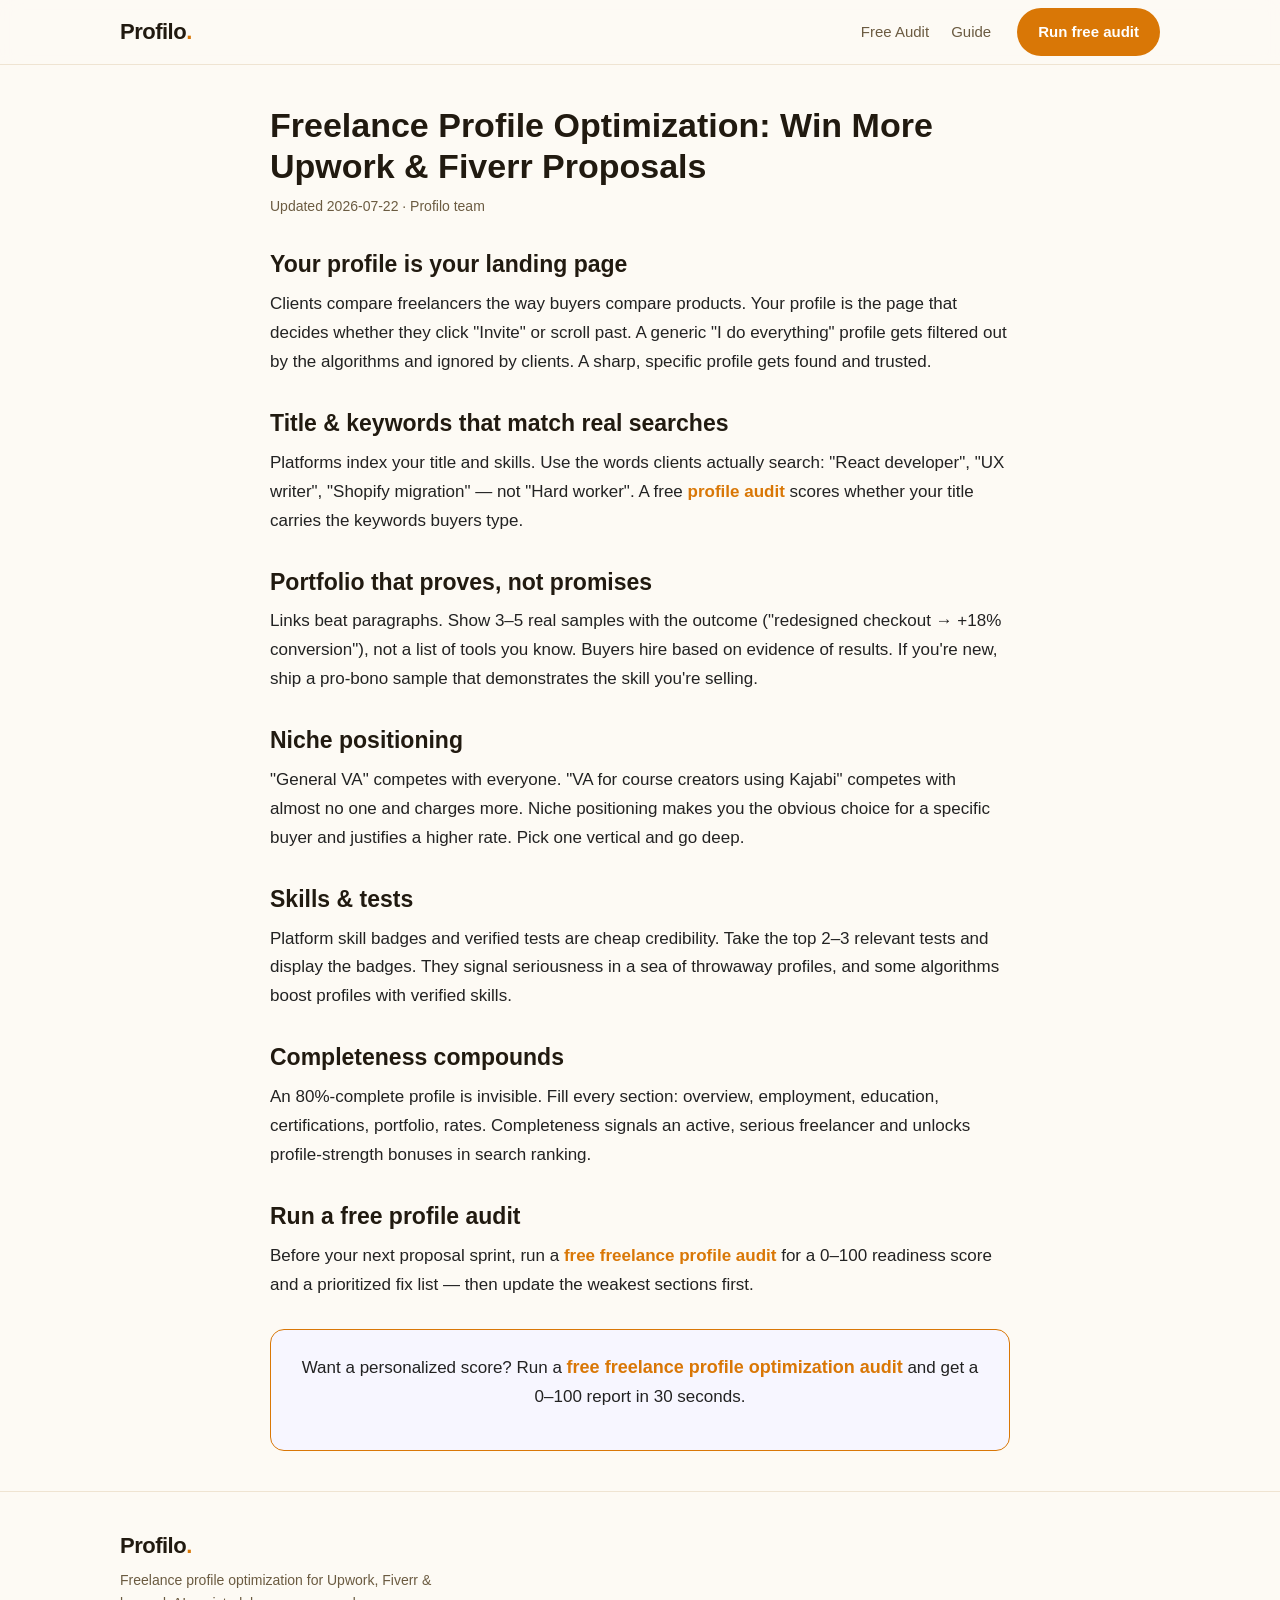
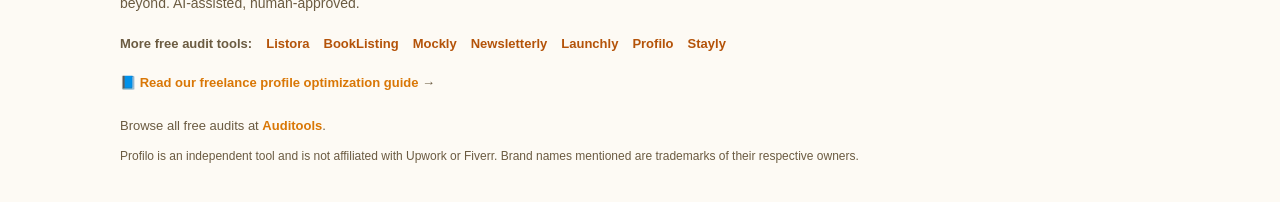
==== blog/index.html @ a7cba6b3 "SEO content round 1: add per-site blog article + footer link + sitemap" ====
<!DOCTYPE html>
<html lang="en">
<head>
  <meta charset="UTF-8" />
  <meta name="viewport" content="width=device-width, initial-scale=1.0" />
  <title>Freelance Profile Optimization: Win More Upwork & Fiverr Proposals</title>
  <meta name="description" content="How to optimize a freelance profile that wins proposals — title keywords, portfolio proof, niche positioning, skills, and completeness that lift your invite rate." />
  <link rel="canonical" href="https://Viyozc.github.io/profilo-ai/blog/" />
  <meta property="og:type" content="article" />
  <meta property="og:title" content="Freelance Profile Optimization: Win More Upwork & Fiverr Proposals" />
  <meta property="og:description" content="How to optimize a freelance profile that wins proposals — title keywords, portfolio proof, niche positioning, skills, and completeness that lift your invite rate." />
  <meta property="og:url" content="https://Viyozc.github.io/profilo-ai/blog/" />
  <meta property="og:image" content="https://Viyozc.github.io/profilo-ai/assets/og-image.png" />
  <meta name="twitter:card" content="summary_large_image" />
  <meta name="twitter:title" content="Freelance Profile Optimization: Win More Upwork & Fiverr Proposals" />
  <meta name="twitter:description" content="How to optimize a freelance profile that wins proposals — title keywords, portfolio proof, niche positioning, skills, and completeness that lift your invite rate." />
  <meta name="twitter:image" content="https://Viyozc.github.io/profilo-ai/assets/og-image.png" />
  <link rel="stylesheet" href="../assets/style.css" />
  <script type="application/ld+json">
  {"@context": "https://schema.org", "@type": "Article", "headline": "Freelance Profile Optimization: Win More Upwork & Fiverr Proposals", "description": "How to optimize a freelance profile that wins proposals \u2014 title keywords, portfolio proof, niche positioning, skills, and completeness that lift your invite rate.", "author": {"@type": "Organization", "name": "Profilo"}, "publisher": {"@type": "Organization", "name": "Profilo"}, "mainEntityOfPage": "https://Viyozc.github.io/profilo-ai/blog/", "datePublished": "2026-07-22"}
  </script>
  <style>
    .article {max-width:780px;margin:40px auto;padding:0 20px;}
    .article h1 {font-size:34px;line-height:1.2;margin:0 0 8px;}
    .article .meta {color:var(--muted);font-size:14px;margin-bottom:26px;}
    .article h2 {font-size:23px;margin:32px 0 10px;line-height:1.3;}
    .article p {font-size:17px;line-height:1.7;color:#222;margin:0 0 16px;}
    .article ul {margin:0 0 16px;padding-left:22px;}
    .article li {font-size:16px;line-height:1.6;margin-bottom:8px;}
    .article a {color:var(--brand);font-weight:600;}
    .article .cta-box {background:#f7f6ff;border:1px solid var(--brand);border-radius:14px;padding:22px;margin:30px 0;text-align:center;}
    .article .cta-box a {font-size:18px;}
  </style>
</head>
<body>
  <header class="nav">
    <div class="container nav-inner">
      <a class="brand" href="../">Profilo<span class="brand-dot">.</span></a>
      <nav class="nav-links">
        <a href="../#audit">Free Audit</a>
        <a href="./">Guide</a>
      </nav>
      <a class="btn btn-primary nav-cta" href="../#audit">Run free audit</a>
    </div>
  </header>
  <article class="container article">
    <h1>Freelance Profile Optimization: Win More Upwork & Fiverr Proposals</h1>
    <p class="meta">Updated 2026-07-22 · Profilo team</p>
    
<h2>Your profile is your landing page</h2>
<p>Clients compare freelancers the way buyers compare products. Your profile is the page that decides whether they click "Invite" or scroll past. A generic "I do everything" profile gets filtered out by the algorithms and ignored by clients. A sharp, specific profile gets found and trusted.</p>

<h2>Title &amp; keywords that match real searches</h2>
<p>Platforms index your title and skills. Use the words clients actually search: "React developer", "UX writer", "Shopify migration" — not "Hard worker". A free <a href="../#audit">profile audit</a> scores whether your title carries the keywords buyers type.</p>

<h2>Portfolio that proves, not promises</h2>
<p>Links beat paragraphs. Show 3–5 real samples with the outcome ("redesigned checkout → +18% conversion"), not a list of tools you know. Buyers hire based on evidence of results. If you're new, ship a pro-bono sample that demonstrates the skill you're selling.</p>

<h2>Niche positioning</h2>
<p>"General VA" competes with everyone. "VA for course creators using Kajabi" competes with almost no one and charges more. Niche positioning makes you the obvious choice for a specific buyer and justifies a higher rate. Pick one vertical and go deep.</p>

<h2>Skills &amp; tests</h2>
<p>Platform skill badges and verified tests are cheap credibility. Take the top 2–3 relevant tests and display the badges. They signal seriousness in a sea of throwaway profiles, and some algorithms boost profiles with verified skills.</p>

<h2>Completeness compounds</h2>
<p>An 80%-complete profile is invisible. Fill every section: overview, employment, education, certifications, portfolio, rates. Completeness signals an active, serious freelancer and unlocks profile-strength bonuses in search ranking.</p>

<h2>Run a free profile audit</h2>
<p>Before your next proposal sprint, run a <a href="../#audit">free freelance profile audit</a> for a 0–100 readiness score and a prioritized fix list — then update the weakest sections first.</p>

    <div class="cta-box">
      <p>Want a personalized score? Run a <a href="../#audit">free freelance profile optimization audit</a> and get a 0–100 report in 30 seconds.</p>
    </div>
  </article>
  <footer class="footer">
    <div class="container footer-inner">
      <div>
        <a class="brand" href="../">Profilo<span class="brand-dot">.</span></a>
        <p class="footer-sub">Freelance profile optimization for Upwork, Fiverr & beyond. AI-assisted, human-approved.</p>
      </div>
      <div style="display:flex;flex-wrap:wrap;gap:14px;align-items:center;font-size:13px;margin-top:10px;"><span style="color:var(--muted);font-weight:600;">More free audit tools:</span><a href="https://Viyozc.github.io/listora/" style="color:var(--brand-dk);font-weight:600;">Listora</a><a href="https://Viyozc.github.io/booklisting-ai/" style="color:var(--brand-dk);font-weight:600;">BookListing</a><a href="https://Viyozc.github.io/mockly-ai/" style="color:var(--brand-dk);font-weight:600;">Mockly</a><a href="https://Viyozc.github.io/newsletterly-ai/" style="color:var(--brand-dk);font-weight:600;">Newsletterly</a><a href="https://Viyozc.github.io/launchly-ai/" style="color:var(--brand-dk);font-weight:600;">Launchly</a><a href="https://Viyozc.github.io/profilo-ai/" style="color:var(--brand-dk);font-weight:600;">Profilo</a><a href="https://Viyozc.github.io/stayly-ai/" style="color:var(--brand-dk);font-weight:600;">Stayly</a></div>
      <p style="color:var(--muted);font-size:13px;margin-top:8px;">📘 <a href="./" style="color:var(--brand);font-weight:600;">Read our freelance profile optimization guide</a> →</p>
      <p style="color:var(--muted);font-size:13px;margin-top:12px;">Browse all free audits at <a href="https://Viyozc.github.io/auditools/" style="color:var(--brand);font-weight:600;">Auditools</a>.</p>
      <p class="footer-fine">Profilo is an independent tool and is not affiliated with Upwork or Fiverr. Brand names mentioned are trademarks of their respective owners.</p>
    </div>
  </footer>
</body>
</html>
---- assets/style.css ----
:root {
  --bg: #fdfaf4;
  --ink: #211a10;
  --muted: #6b5b41;
  --line: #efe4d2;
  --brand: #d97706;
  --brand-dk: #b45309;
  --brand-soft: #fef3c7;
  --good: #2f9e6b;
  --warn: #e0a106;
  --bad: #d9534f;
  --card: #ffffff;
  --shadow: 0 10px 30px rgba(217, 119, 6, 0.10);
  --radius: 16px;
  --maxw: 1080px;
}

* { box-sizing: border-box; margin: 0; padding: 0; }
html { scroll-behavior: smooth; }
body {
  font-family: -apple-system, BlinkMacSystemFont, "Segoe UI", Roboto, "Helvetica Neue", Arial, sans-serif;
  background: var(--bg);
  color: var(--ink);
  line-height: 1.6;
  -webkit-font-smoothing: antialiased;
}
.container { width: 100%; max-width: var(--maxw); margin: 0 auto; padding: 0 20px; }
a { color: inherit; text-decoration: none; }
em { font-style: normal; }

/* Buttons */
.btn {
  display: inline-block;
  font-weight: 600;
  border-radius: 999px;
  padding: 11px 20px;
  cursor: pointer;
  border: 1px solid transparent;
  font-size: 15px;
  transition: transform .08s ease, background .2s ease, box-shadow .2s ease;
}
.btn:active { transform: translateY(1px); }
.btn-primary { background: var(--brand); color: #fff; }
.btn-primary:hover { background: var(--brand-dk); box-shadow: 0 6px 18px rgba(217,119,6,.35); }
.btn-lg { padding: 14px 26px; font-size: 16px; }
.btn-block { width: 100%; text-align: center; }

/* Nav */
.nav {
  position: sticky; top: 0; z-index: 50;
  background: rgba(253,250,244,.85);
  backdrop-filter: blur(10px);
  border-bottom: 1px solid var(--line);
}
.nav-inner { display: flex; align-items: center; gap: 18px; height: 64px; }
.brand { font-weight: 800; font-size: 22px; letter-spacing: -.5px; }
.brand-dot { color: var(--brand); }
.nav-links { display: flex; gap: 22px; margin-left: auto; font-size: 15px; color: var(--muted); }
.nav-links a:hover { color: var(--ink); }
.nav-cta { margin-left: 8px; }

/* Hero */
.hero { padding: 64px 0 48px; }
.hero-inner { display: grid; grid-template-columns: 1.1fr .9fr; gap: 40px; align-items: center; }
.badge {
  display: inline-block; background: var(--brand-soft); color: var(--brand-dk);
  font-size: 13px; font-weight: 600; padding: 6px 12px; border-radius: 999px; margin-bottom: 16px;
}
.hero h1 { font-size: 46px; line-height: 1.08; letter-spacing: -1px; font-weight: 800; }
.hl { color: var(--brand); }
.lede { color: var(--muted); font-size: 18px; margin: 18px 0 26px; max-width: 540px; }
.lede strong { color: var(--ink); }
.hero-actions { display: flex; flex-direction: column; gap: 10px; align-items: flex-start; }
.hero-note { font-size: 13px; color: var(--muted); }
.hero-stats { display: flex; gap: 28px; margin-top: 30px; }
.hero-stats strong { display: block; font-size: 26px; color: var(--ink); }
.hero-stats span { font-size: 13px; color: var(--muted); }

/* Hero visual / score card */
.hero-visual { display: flex; justify-content: center; }
.score-card {
  background: var(--card); border: 1px solid var(--line); border-radius: var(--radius);
  box-shadow: var(--shadow); padding: 26px; width: 320px;
}
.score-ring {
  width: 120px; height: 120px; border-radius: 50%;
  background: conic-gradient(var(--brand) 0deg, #f0e6d6 0deg);
  display: flex; align-items: center; justify-content: center; flex-direction: column;
  margin: 0 auto 16px; position: relative;
}
.score-ring::after {
  content: ""; position: absolute; inset: 12px; background: var(--card); border-radius: 50%;
}
.score-ring.lg { width: 150px; height: 150px; }
.score-num { position: relative; z-index: 1; font-size: 38px; font-weight: 800; }
.score-ring.lg .score-num { font-size: 46px; }
.score-grad { position: relative; z-index: 1; font-size: 13px; color: var(--muted); }
.score-meta { text-align: center; margin-bottom: 18px; }
.grade {
  display: inline-block; background: var(--brand-soft); color: var(--brand-dk);
  font-weight: 700; padding: 3px 12px; border-radius: 999px; font-size: 14px;
}
.grade.big { font-size: 18px; padding: 5px 16px; }
.score-sub { display: block; font-size: 13px; color: var(--muted); margin-top: 4px; }
.mini-bars { display: flex; flex-direction: column; gap: 10px; }
.mbar { display: grid; grid-template-columns: 90px 1fr; align-items: center; gap: 10px; font-size: 13px; color: var(--muted); }
.mbar i { display: block; height: 8px; background: var(--brand); border-radius: 999px; }
.mbar i { grid-column: 2; }
.mbar span { grid-column: 1; }

/* Section heads */
.section-head { text-align: center; max-width: 640px; margin: 0 auto 36px; }
.section-head h2 { font-size: 34px; letter-spacing: -.5px; font-weight: 800; }
.section-head p { color: var(--muted); margin-top: 10px; font-size: 17px; }

/* Audit */
.audit { padding: 56px 0; background: linear-gradient(180deg, #fff 0%, var(--bg) 100%); }
.audit-grid { display: grid; grid-template-columns: 1fr 1fr; gap: 28px; align-items: start; }
.audit-form, .audit-result {
  background: var(--card); border: 1px solid var(--line); border-radius: var(--radius);
  box-shadow: var(--shadow); padding: 24px;
}
.field { display: block; margin-bottom: 16px; }
.field > span { display: flex; justify-content: space-between; font-size: 14px; font-weight: 600; margin-bottom: 6px; }
.field em { color: var(--muted); font-weight: 500; font-size: 12px; }
.field input, .field textarea, .field select {
  width: 100%; border: 1px solid var(--line); border-radius: 10px; padding: 11px 13px;
  font: inherit; color: var(--ink); background: #fffaef; resize: vertical;
}
.field input:focus, .field textarea:focus, .field select:focus { outline: none; border-color: var(--brand); box-shadow: 0 0 0 3px var(--brand-soft); }
.field-row { display: flex; gap: 14px; }
.field-row .field { flex: 1; }
@media (max-width: 560px) { .field-row { flex-direction: column; gap: 0; } }
.form-fine { font-size: 12px; color: var(--muted); text-align: center; margin-top: 10px; }

/* Result */
.result-top { display: flex; gap: 20px; align-items: center; margin-bottom: 22px; }
.result-sub { font-size: 14px; color: var(--muted); margin-top: 6px; max-width: 240px; }
.bars { display: flex; flex-direction: column; gap: 12px; margin-bottom: 22px; }
.bar-row { display: grid; grid-template-columns: 120px 1fr 38px; align-items: center; gap: 10px; font-size: 13px; }
.bar-track { height: 9px; background: #f0e6d6; border-radius: 999px; overflow: hidden; }
.bar-fill { height: 100%; border-radius: 999px; background: var(--brand); transition: width .5s ease; }
.bar-val { text-align: right; color: var(--muted); font-weight: 600; }
.tips h3 { font-size: 16px; margin-bottom: 10px; }
.tips ul { list-style: none; display: flex; flex-direction: column; gap: 8px; }
.tips li { background: var(--brand-soft); border-radius: 10px; padding: 10px 12px; font-size: 14px; position: relative; padding-left: 34px; }
.tips li::before { content: "→"; position: absolute; left: 12px; color: var(--brand-dk); font-weight: 800; }
.tips li.ok { background: #e9f7f0; }
.tips li.ok::before { content: "✓"; color: var(--good); }

.email-capture { border-top: 1px solid var(--line); padding-top: 18px; margin-top: 4px; }
.email-capture label { display: block; font-size: 14px; font-weight: 600; margin-bottom: 8px; }
.email-row { display: flex; gap: 8px; }
.email-row input { flex: 1; border: 1px solid var(--line); border-radius: 10px; padding: 11px 13px; font: inherit; }
.email-row input:focus { outline: none; border-color: var(--brand); box-shadow: 0 0 0 3px var(--brand-soft); }

/* How */
.how { padding: 56px 0; }
.steps { display: grid; grid-template-columns: repeat(3, 1fr); gap: 20px; }
.step { background: var(--card); border: 1px solid var(--line); border-radius: var(--radius); padding: 24px; }
.step-num { display: inline-flex; width: 34px; height: 34px; align-items: center; justify-content: center; background: var(--brand); color: #fff; border-radius: 50%; font-weight: 800; margin-bottom: 12px; }
.step h3 { font-size: 19px; margin-bottom: 6px; }
.step p { color: var(--muted); font-size: 15px; }

/* Why */
.why { padding: 56px 0; background: #fff; }
.why-grid { display: grid; grid-template-columns: 1fr 1fr; gap: 18px; }
.why-card { border: 1px solid var(--line); border-radius: var(--radius); padding: 22px; }
.why-card h3 { font-size: 18px; margin-bottom: 8px; }
.why-card p { color: var(--muted); font-size: 15px; }

/* FAQ */
.faq { padding: 56px 0; }
.faq-list { max-width: 720px; margin: 0 auto; display: flex; flex-direction: column; gap: 10px; }
.faq details { background: var(--card); border: 1px solid var(--line); border-radius: 12px; padding: 4px 18px; }
.faq summary { cursor: pointer; font-weight: 600; padding: 14px 0; list-style: none; }
.faq summary::-webkit-details-marker { display: none; }
.faq summary::after { content: "+"; float: right; color: var(--brand); font-weight: 800; }
.faq details[open] summary::after { content: "−"; }
.faq details p { color: var(--muted); padding: 0 0 14px; font-size: 15px; }

/* Footer */
.footer { border-top: 1px solid var(--line); padding: 36px 0; background: var(--bg); }
.footer-inner { display: flex; flex-direction: column; gap: 10px; }
.footer-sub { color: var(--muted); font-size: 14px; margin-top: 6px; max-width: 360px; }
.footer-fine { font-size: 12px; color: var(--muted); }

/* Responsive */
@media (max-width: 860px) {
  .hero-inner, .audit-grid, .why-grid { grid-template-columns: 1fr; }
  .hero-visual { order: -1; }
  .steps { grid-template-columns: 1fr; }
  .nav-links { display: none; }
  .hero h1 { font-size: 36px; }
}
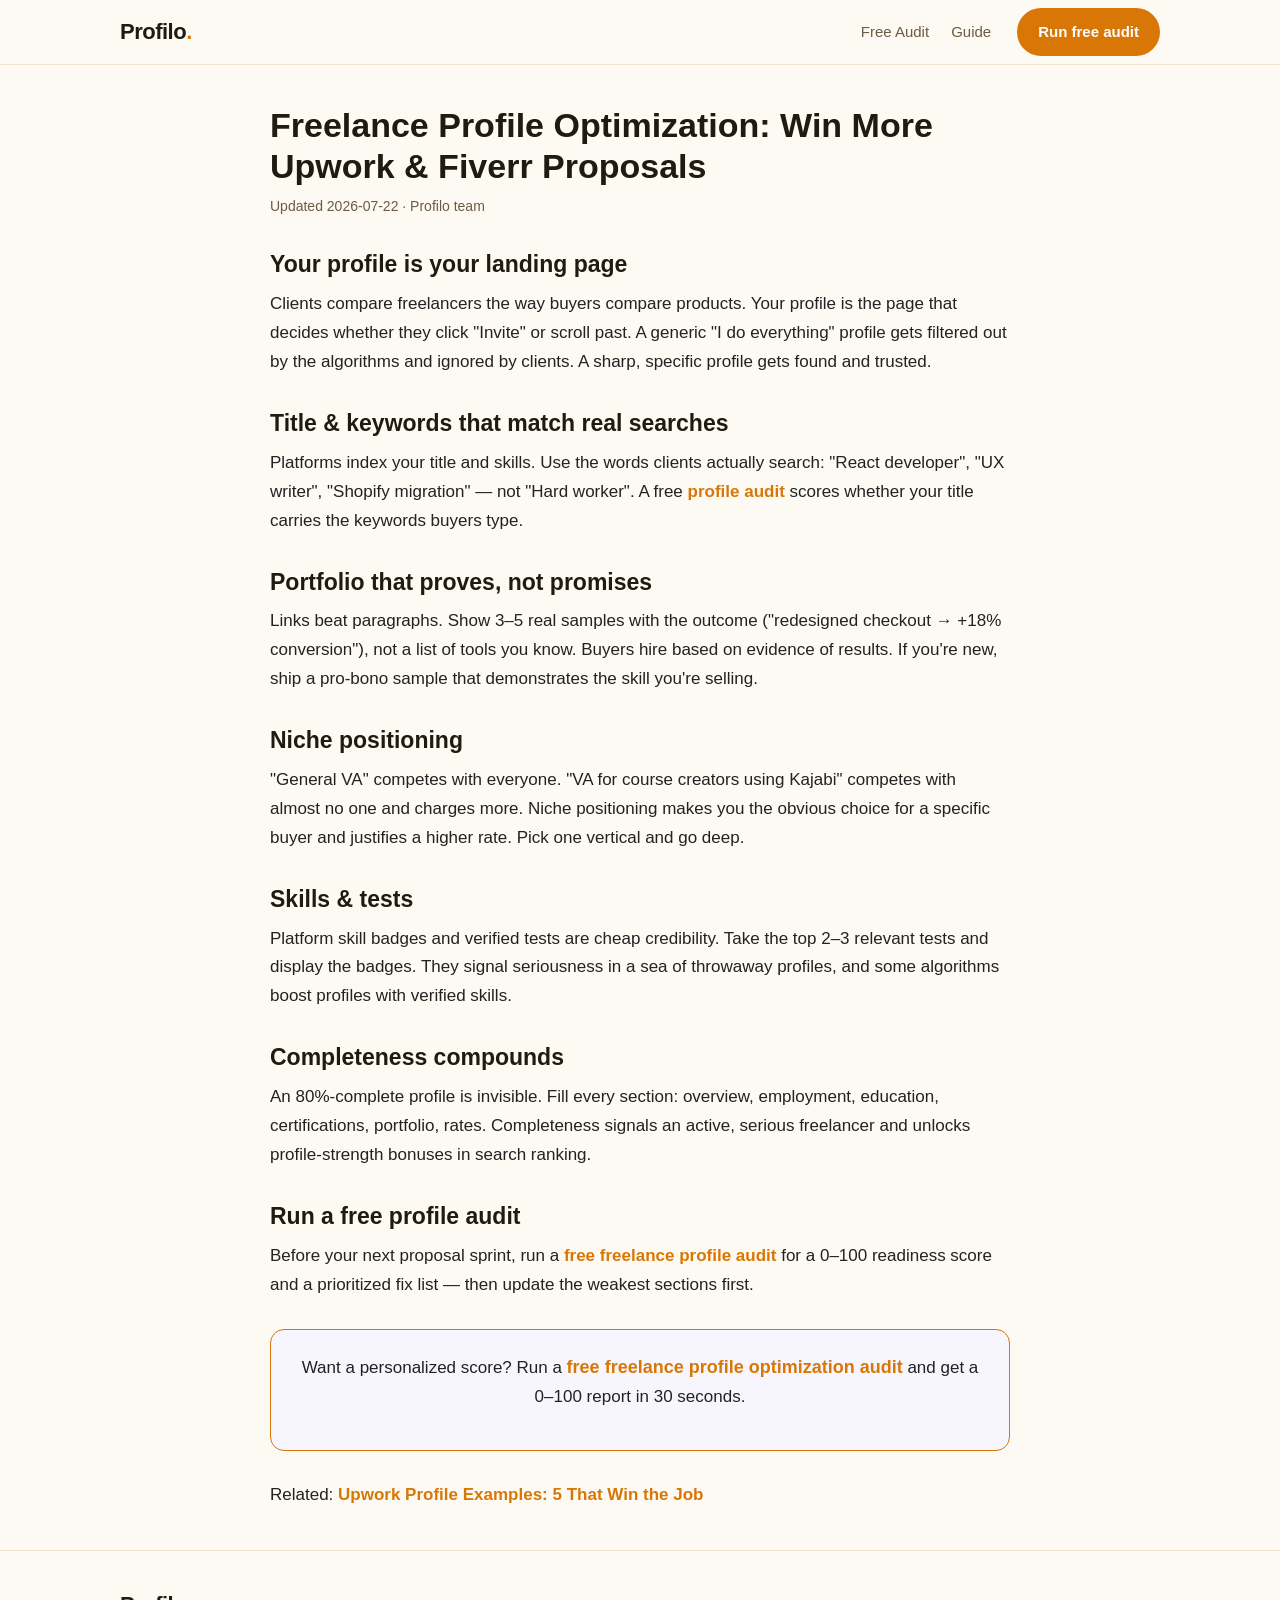
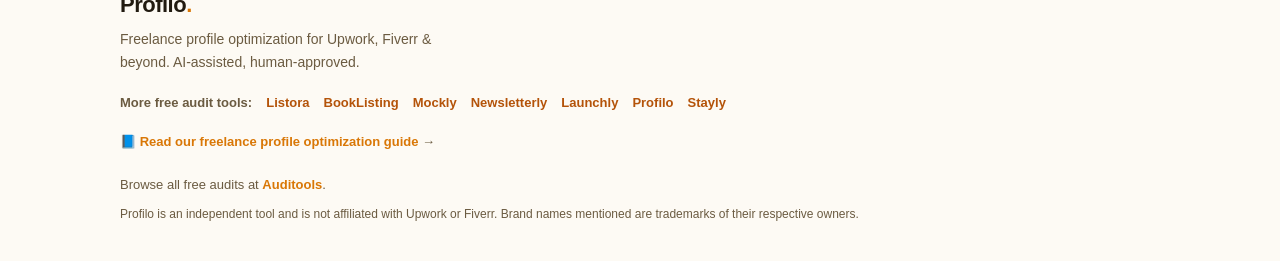
==== commit cbcbc186: "SEO content round 2: 7 more vertical-keyword articles + footer/cross-links + sitemap" ====
--- a/blog/index.html
+++ b/blog/index.html
@@ -71,6 +71,7 @@
     <div class="cta-box">
       <p>Want a personalized score? Run a <a href="../#audit">free freelance profile optimization audit</a> and get a 0–100 report in 30 seconds.</p>
     </div>
+  <p class="related">Related: <a href="./upwork-profile-examples/">Upwork Profile Examples: 5 That Win the Job</a></p>
   </article>
   <footer class="footer">
     <div class="container footer-inner">
